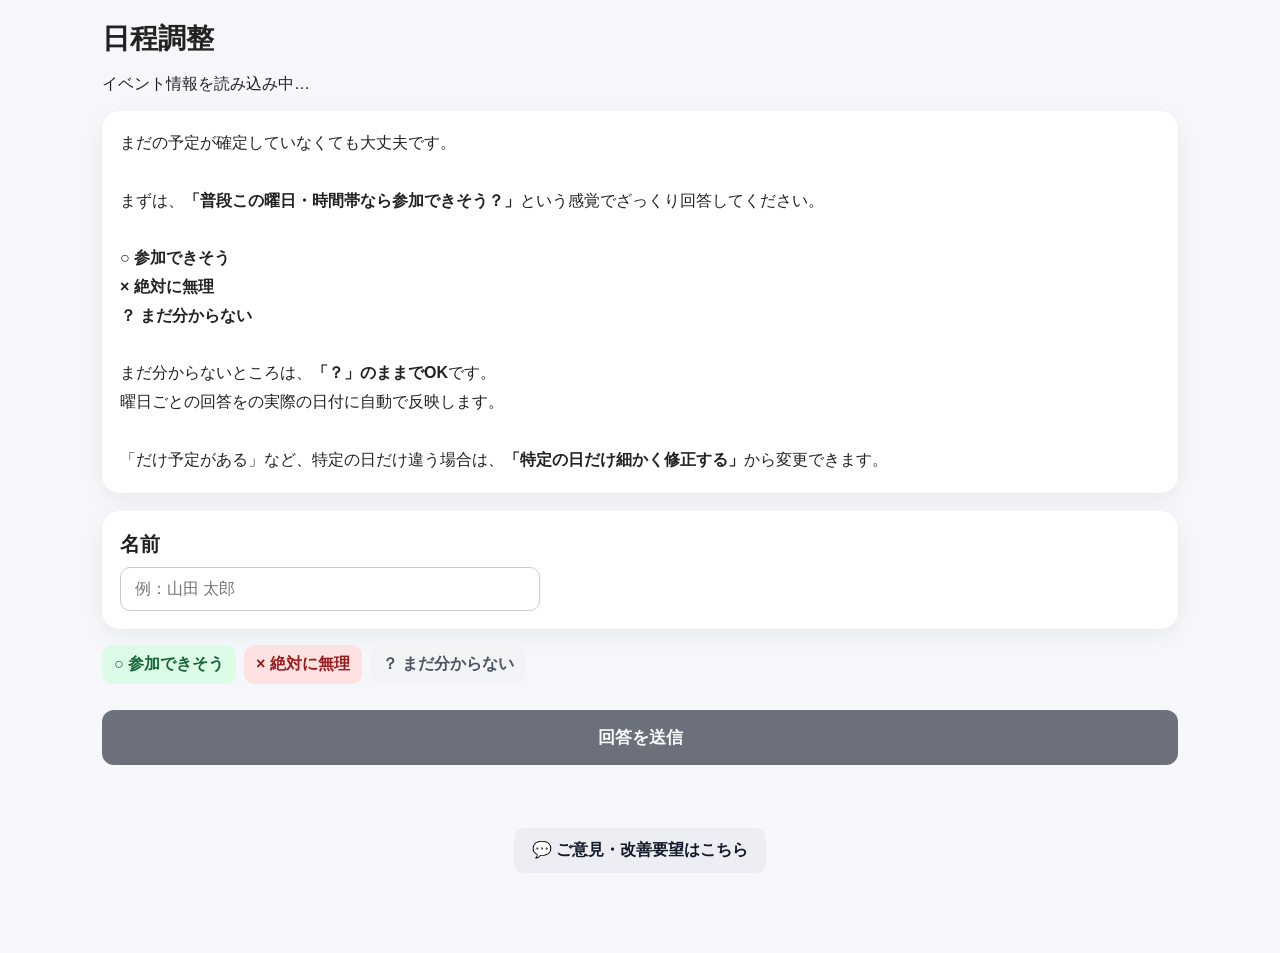
==== respond.html @ 3071a250 "Fix renamed GitHub links and distinguish Firebase login failures" ====
<!DOCTYPE html>
<html lang="ja">
<head>
  <base target="_top">
  <meta charset="UTF-8">
  <meta name="viewport" content="width=device-width, initial-scale=1.0">
  <title>日程調整</title>
  <style>
    * { box-sizing: border-box; }
    html { -webkit-text-size-adjust: 100%; }
    body { margin: 0; font-family: -apple-system, BlinkMacSystemFont, "Segoe UI", "Noto Sans JP", sans-serif; background: #f6f7fb; color: #222; -webkit-user-select: none; user-select: none; }
    .wrap { max-width: 1100px; margin: 0 auto; padding: 20px 12px 80px; }
    h1 { margin: 0 0 10px; font-size: 28px; }
    .intro, .card { background: white; padding: 18px; border-radius: 18px; box-shadow: 0 6px 22px rgba(0,0,0,.06); }
    .intro { line-height: 1.8; margin-bottom: 18px; }
    .card { margin: 16px 0; }
    .card h2 { margin: 0 0 8px; font-size: 20px; line-height: 1.5; }
    .hint { color: #666; line-height: 1.7; font-size: 14px; margin-bottom: 14px; }
    input { width: 100%; max-width: 420px; padding: 12px 14px; font-size: 16px; border: 1px solid #ccc; border-radius: 10px; -webkit-user-select: text; user-select: text; }
    .legend { display: flex; gap: 8px; flex-wrap: wrap; margin: 12px 0; }
    .legend span { padding: 9px 12px; border-radius: 10px; font-weight: bold; }
    .yes-label { background: #dcfce7; color: #166534; }
    .no-label { background: #fee2e2; color: #991b1b; }
    .maybe-label { background: #f3f4f6; color: #4b5563; }
    .simple-title { font-weight: bold; font-size: 16px; margin: 16px 0 8px; }
    .simple-wrap, .grid-wrap { overflow-x: auto; -webkit-overflow-scrolling: touch; }
    .simple-table { width: 100%; min-width: 520px; border-collapse: separate; border-spacing: 5px; }
    .simple-table th { padding: 8px; font-size: 14px; }
    .simple-table td { text-align: center; }
    .simple-button { width: 100%; min-height: 50px; border: none; border-radius: 10px; cursor: pointer; font-weight: bold; font-size: 18px; background: #f3f4f6; -webkit-tap-highlight-color: transparent; }
    .simple-button.yes { background: #22c55e; color: white; }
    .simple-button.no { background: #ef4444; color: white; }
    .simple-button.maybe { background: #f3f4f6; color: #777; }
    .toolbar { display: flex; gap: 8px; flex-wrap: wrap; margin: 14px 0; }
    .toolbar button { border: none; border-radius: 10px; padding: 10px 13px; font-weight: bold; cursor: pointer; background: #eceef3; -webkit-tap-highlight-color: transparent; }
    .copy-button { background: #e0e7ff !important; color: #3730a3; }
    .detail-button { background: #111827 !important; color: white; }
    .detail { display: none; margin-top: 16px; }
    .detail.open { display: block; }
    .grid-wrap { border: 1px solid #ddd; border-radius: 12px; background: white; position: relative; }
    .grid { display: grid; grid-template-columns: 92px repeat(13, 62px); min-width: 898px; user-select: none; -webkit-user-select: none; }
    .cell { height: 52px; min-width: 0; border-right: 1px solid #eee; border-bottom: 1px solid #eee; display: flex; justify-content: center; align-items: center; font-size: 13px; overflow: hidden; }
    .header { background: #fafafa; font-weight: bold; position: relative; z-index: 1; }
    .date { background: #fafafa; font-weight: bold; position: sticky; left: 0; z-index: 5; color: #222; }
    .slot { cursor: pointer; touch-action: auto; -webkit-tap-highlight-color: transparent; -webkit-touch-callout: none; user-select: none; position: relative; }
    .slot.yes { background: #22c55e; color: white; }
    .slot.no { background: #ef4444; color: white; }
    .slot.maybe { background: white; color: #aaa; }
    .mark { display: block; font-size: 18px; font-weight: bold; line-height: 1; pointer-events: none; }
    .submit-wrap { position: sticky; bottom: 0; z-index: 20; padding-top: 14px; background: linear-gradient(to top, #f6f7fb 75%, transparent); }
    .submit { width: 100%; padding: 16px; border: none; border-radius: 12px; background: #111827; color: white; font-size: 17px; font-weight: bold; cursor: pointer; }
    .submit:disabled { opacity: .6; }
    .status { text-align: center; font-weight: bold; min-height: 25px; margin-top: 8px; }
    .feedback-link {
      text-align: center;
      margin-top: 30px;
    }
    .feedback-link a {
      display: inline-block;
      padding: 12px 18px;
      background: #eceef3;
      color: #111827;
      text-decoration: none;
      border-radius: 10px;
      font-weight: bold;
    }
    .feedback-link a:hover {
      background: #dfe2e8;
    }
    @media (max-width: 600px) { .wrap { padding: 14px 8px 70px; } h1 { font-size: 23px; } .card, .intro { padding: 14px; } .card h2 { font-size: 18px; } }
  </style>
</head>
<body>
  <div class="wrap">
    <h1 id="pageTitle">
日程調整
</h1>
    <p id="eventInfo">
  イベント情報を読み込み中…
</p>
    <div class="intro">
      まだ<span id="eventMonthRangeText"></span>の予定が確定していなくても大丈夫です。<br><br>
      まずは、<b>「普段この曜日・時間帯なら参加できそう？」</b>という感覚でざっくり回答してください。<br><br>
      <b>○ 参加できそう</b><br><b>× 絶対に無理</b><br><b>？ まだ分からない</b><br><br>
      まだ分からないところは、<b>「？」のままでOK</b>です。<br>
      曜日ごとの回答を<span id="dateRangeText"></span>の実際の日付に自動で反映します。<br><br>
      「<span id="exampleDateText"></span>だけ予定がある」など、特定の日だけ違う場合は、<b>「特定の日だけ細かく修正する」</b>から変更できます。
    </div>

    <div class="card"><h2>名前</h2><input id="name" type="text" placeholder="例：山田 太郎"></div>
    <div class="legend"><span class="yes-label">○ 参加できそう</span><span class="no-label">× 絶対に無理</span><span class="maybe-label">？ まだ分からない</span></div>
    <div id="cards"></div>
    <div class="submit-wrap"><button id="submitButton" class="submit" disabled onclick="submitForm()">回答を送信</button><div id="status" class="status"></div></div>
    <div class="feedback-link">
      <a
        href="https://github.com/shin-systems26/schedule-app/discussions/1"
        target="_blank"
        rel="noopener noreferrer"
      >
        💬 ご意見・改善要望はこちら
      </a>
    </div>
  </div>

  <script>
    // const YEAR = 2026;
// const MONTH = 10;
// const START_DAY = 1;
// const END_DAY = 15;
let eventDates = [];
let currentEventOpen = false;
let currentEventId = null;
let submitting = false;
    const START_HOUR = 9;
    const END_HOUR = 22;
    const periods = [
      { id: 'morning', name: '午前', text: '9〜12時', start: 9, end: 12 },
      { id: 'afternoon', name: '午後', text: '12〜17時', start: 12, end: 17 },
      { id: 'night', name: '夜', text: '17〜22時', start: 17, end: 22 }
    ];
    const weekdays = [{ id: 1, name: '月' }, { id: 2, name: '火' }, { id: 3, name: '水' }, { id: 4, name: '木' }, { id: 5, name: '金' }, { id: 6, name: '土' }, { id: 0, name: '日' }];
    let groups = [];
    const state = Object.create(null);
    const simpleState = Object.create(null);
    let drag = { active: false, group: null, value: null, last: null };
    const pad = number => String(number).padStart(2, '0');
    const keyFor = (day, hour) => `${YEAR}-${pad(MONTH)}-${pad(day)} ${pad(hour)}:00〜${pad(hour + 1)}:00`;
    function nextState(value) { if (value === 'maybe') return 'yes'; if (value === 'yes') return 'no'; return 'maybe'; }
    function markFor(value) { if (value === 'yes') return '○'; if (value === 'no') return '×'; return '？'; }

    function escapeHtml(text) {
      const element = document.createElement('span');
      element.textContent = text;
      return element.innerHTML;
    }

    function createCards() {
      const root = document.getElementById('cards');
      root.innerHTML = '';
      groups.forEach((group, index) => {
        state[group.id] = {};
        simpleState[group.id] = {};
        weekdays.forEach(weekday => periods.forEach(period => { simpleState[group.id][`${weekday.id}_${period.id}`] = 'maybe'; }));
        const card = document.createElement('div');
        card.className = 'card';
        card.innerHTML = `<h2>${escapeHtml(group.title)}</h2><div class="hint">まずは曜日ごとにざっくり回答してください。<br>「？」を押すと「○」、もう一度押すと「×」、もう一度押すと「？」に戻ります。</div>${index > 0 ? '<div class="toolbar"><button type="button" class="copy-button" onclick="copyFromEnv(\'' + group.id + '\')">①と同じ回答をコピー</button></div>' : ''}<div class="simple-title">曜日ごとの参加しやすさ</div><div class="simple-wrap"><table class="simple-table"><thead><tr><th>曜日</th><th>午前<br>9〜12</th><th>午後<br>12〜17</th><th>夜<br>17〜22</th></tr></thead><tbody id="${group.id}Simple"></tbody></table></div><div class="toolbar"><button type="button" class="detail-button" onclick="toggleDetail('${group.id}', this)">特定の日だけ細かく修正する</button></div><div id="${group.id}Detail" class="detail"><div class="hint">上で設定した曜日ごとの回答が<span class="dynamic-date-range"></span>に反映されています。<br>特定の日だけ違う場合、そのマスをタップして変更してください。<br>スマホでは表を左右にスクロールできます。</div><div id="${group.id}Grid" class="grid-wrap"></div></div>`;
        root.appendChild(card);
        createSimpleTable(group.id);
        createGrid(group.id, `${group.id}Grid`);
      });
    }

    function createSimpleTable(group) {
      const tbody = document.getElementById(`${group}Simple`);
      weekdays.forEach(weekday => {
        const row = document.createElement('tr');
        const heading = document.createElement('th');
        heading.textContent = weekday.name;
        row.appendChild(heading);
        periods.forEach(period => {
          const cell = document.createElement('td');
          const button = document.createElement('button');
          button.type = 'button';
          button.className = 'simple-button maybe';
          button.textContent = '？';
          button.dataset.group = group;
          button.dataset.weekday = weekday.id;
          button.dataset.period = period.id;
          button.addEventListener('click', () => {
            const key = `${weekday.id}_${period.id}`;
            const next = nextState(simpleState[group][key]);
            simpleState[group][key] = next;
            updateSimpleButton(button, next);
            applySimpleToCalendar(group, weekday.id, period, next);
          });
          cell.appendChild(button);
          row.appendChild(cell);
        });
        tbody.appendChild(row);
      });
    }

    function updateSimpleButton(button, value) {
      button.classList.remove('yes', 'no', 'maybe');
      button.classList.add(value);
      button.textContent = markFor(value);
    }

    function applySimpleToCalendar(
  group,
  weekday,
  period,
  value
) {

  eventDates.forEach(dateInfo => {

    const date = new Date(
      Date.UTC(
        dateInfo.year,
        dateInfo.month - 1,
        dateInfo.day
      )
    );

    if (
      date.getUTCDay() !== Number(weekday)
    ) {
      return;
    }

    for (
      let hour = period.start;
      hour < period.end;
      hour++
    ) {

      const key =
        `${dateInfo.key} ` +
        `${String(hour).padStart(2, "0")}:00〜` +
        `${String(hour + 1).padStart(2, "0")}:00`;

      const cell =
        document.querySelector(
          `.slot[data-group="${group}"]` +
          `[data-key="${key}"]`
        );

      if (cell) {
        applyState(
          cell,
          value
        );
      }
    }
  });
}

    function createGrid(group, mountId) {
      const mount = document.getElementById(mountId);
      const grid = document.createElement('div');
      grid.className = 'grid';
      const corner = document.createElement('div');
      corner.className = 'cell header date';
      corner.textContent = '日付';
      grid.appendChild(corner);
      for (let hour = START_HOUR; hour < END_HOUR; hour++) {
        const header = document.createElement('div');
        header.className = 'cell header';
        header.textContent = `${hour}〜${hour + 1}`;
        grid.appendChild(header);
      }
      eventDates.forEach(dateInfo => {
        const dateCell = document.createElement('div');
        dateCell.className = 'cell date';
        dateCell.textContent =
  `${dateInfo.month}/${dateInfo.day}`;
        grid.appendChild(dateCell);
        for (let hour = START_HOUR; hour < END_HOUR; hour++) {
          const key =
            `${dateInfo.key} ` +
            `${String(hour).padStart(2, "0")}:00〜` +
            `${String(hour + 1).padStart(2, "0")}:00`;
          state[group][key] = 'maybe';
          const cell = document.createElement('div');
          cell.className = 'cell slot maybe';
          cell.dataset.group = group;
          cell.dataset.key = key;
          cell.innerHTML = '<span class="mark">？</span>';
          cell.addEventListener('mousedown', event => {
            if (event.pointerType === 'touch') return;
            event.preventDefault();
            const value = nextState(state[group][key]);
            drag = { active: true, group, value, last: key };
            applyState(cell, value);
          });
          cell.addEventListener('mouseenter', () => {
            if (!drag.active || drag.group !== group || drag.last === key) return;
            drag.last = key;
            applyState(cell, drag.value);
          });
          cell.addEventListener('click', () => {
            if (window.matchMedia('(pointer: coarse)').matches) applyState(cell, nextState(state[group][key]));
          });
          grid.appendChild(cell);
        }
      });
      mount.appendChild(grid);
    }

    function applyState(cell, value) {
      const group = cell.dataset.group;
      const key = cell.dataset.key;
      state[group][key] = value;
      cell.classList.remove('yes', 'no', 'maybe');
      cell.classList.add(value);
      const mark = cell.querySelector('.mark');
      if (mark) mark.textContent = markFor(value);
    }

    function toggleDetail(group, button) {
      const detail = document.getElementById(`${group}Detail`);
      detail.classList.toggle('open');
      button.textContent = detail.classList.contains('open') ? '細かい修正を閉じる' : '特定の日だけ細かく修正する';
    }

    function copyFromEnv(target) {
      const sourceGroup = groups[0];
      Object.keys(simpleState[sourceGroup.id]).forEach(key => { simpleState[target][key] = simpleState[sourceGroup.id][key]; });
      document.querySelectorAll(`#${target}Simple .simple-button`).forEach(button => updateSimpleButton(button, simpleState[target][`${button.dataset.weekday}_${button.dataset.period}`]));
      Object.keys(state[sourceGroup.id]).forEach(key => {
        const cell = document.querySelector(`.slot[data-group="${target}"][data-key="${key}"]`);
        if (cell) applyState(cell, state[sourceGroup.id][key]);
      });
      showMessage('①の回答をコピーしました。');
    }

    document.addEventListener('mouseup', () => { drag.active = false; drag.group = null; });
    window.addEventListener('blur', () => { drag.active = false; drag.group = null; });
    function showMessage(message) {
      const status = document.getElementById('status');
      status.textContent = message;
      setTimeout(() => { if (status.textContent === message) status.textContent = ''; }, 2200);
    }
    function makeDateList(startDate, endDate) {

  const startParts = startDate.split("-").map(Number);
  const endParts = endDate.split("-").map(Number);

  const current = new Date(Date.UTC(
    startParts[0],
    startParts[1] - 1,
    startParts[2]
  ));

  const end = new Date(Date.UTC(
    endParts[0],
    endParts[1] - 1,
    endParts[2]
  ));

  const dates = [];

  while (current <= end) {

    const year = current.getUTCFullYear();
    const month = current.getUTCMonth() + 1;
    const day = current.getUTCDate();

    dates.push({
      year,
      month,
      day,
      key:
        `${year}-${String(month).padStart(2, "0")}-` +
        `${String(day).padStart(2, "0")}`
    });

    current.setUTCDate(
      current.getUTCDate() + 1
    );
  }

  return dates;
}

function formatJapaneseDate(dateString) {
  const [, month, day] = dateString.split("-").map(Number);
  return `${month}月${day}日`;
}

function formatJapaneseMonthRange(startDate, endDate) {
  const [, startMonth] = startDate.split("-").map(Number);
  const [, endMonth] = endDate.split("-").map(Number);

  return startMonth === endMonth
    ? `${startMonth}月`
    : `${startMonth}月〜${endMonth}月`;
}

function updateDynamicDateText(startDate, endDate) {
  const dateRange =
    `${formatJapaneseDate(startDate)}〜${formatJapaneseDate(endDate)}`;

  document.getElementById("eventMonthRangeText").textContent =
    formatJapaneseMonthRange(startDate, endDate);

  document.getElementById("exampleDateText").textContent =
    formatJapaneseDate(startDate);

  document.getElementById("dateRangeText").textContent =
    dateRange;

  document.querySelectorAll(".dynamic-date-range").forEach(
    element => {
      element.textContent = dateRange;
    }
  );
}

    async function submitForm() {
  if (submitting) return;

  const name =
    document
      .getElementById("name")
      .value
      .trim();

  const status =
    document.getElementById("status");

  if (!currentEventOpen) {
    status.textContent =
      "このイベントの回答受付は終了しています。";

    return;
  }

  const button =
    document.getElementById("submitButton");

  if (!name) {
    status.textContent =
      "名前を入力してください。";
    return;
  }

  if (!currentEventId) {
    status.textContent =
      "イベント情報を読み込めていません。";
    return;
  }

  submitting = true;
  button.disabled = true;
  button.textContent = "送信中…";
  status.textContent = "";

  try {

    const responseId =
      await window.saveResponseToFirestore(
        currentEventId,
        {
          name: name,
          answers: state
        }
      );

    console.log(
      "回答保存成功:",
      responseId
    );

    status.textContent =
      "送信しました！ありがとうございます。";

    button.textContent =
      "送信済み";

  } catch (error) {

    console.error(
      "回答保存エラー:",
      error
    );

    status.textContent =
      "送信に失敗しました。";

    submitting = false;
    button.disabled = false;
    button.textContent =
      "回答を送信";
  }
}
    // createCards();
    window.addEventListener(
  "eventLoaded",
  event => {

    currentEventId =
      event.detail.id;

    currentEventOpen =
      event.detail.isOpen;

    const dates = makeDateList(
      event.detail.startDate,
      event.detail.endDate
    );

    eventDates = dates;

    groups = (
      event.detail.groups ||
      event.detail.questions ||
      []
    ).map(
      (question, index) => ({
        id: question.id || `question${index + 1}`,
        title: `${index + 1}. ${question.title}`
      })
    );

    if (groups.some(group => !/^[A-Za-z0-9_-]+$/.test(group.id))) {
      currentEventId = null;
      document.getElementById("eventInfo").textContent = "回答項目の設定を確認してください。";
      return;
    }

    Object.keys(state).forEach(key => delete state[key]);
    Object.keys(simpleState).forEach(key => delete simpleState[key]);

    const submitButton =
      document.getElementById("submitButton");

    const status =
      document.getElementById("status");

    submitButton.disabled = !currentEventOpen;
    document.getElementById("pageTitle").textContent = event.detail.title || "日程調整";

    if (event.detail.isOpen === false) {
      submitButton.disabled = true;
      submitButton.textContent =
        "回答受付終了";
      status.textContent =
        "このイベントの回答受付は終了しました。";
    }

    createCards();

    updateDynamicDateText(
      event.detail.startDate,
      event.detail.endDate
    );
  }
);
  </script>
  <script type="module" src="./event.js"></script>
<script type="module" src="./response.js"></script>
</body>
</html>
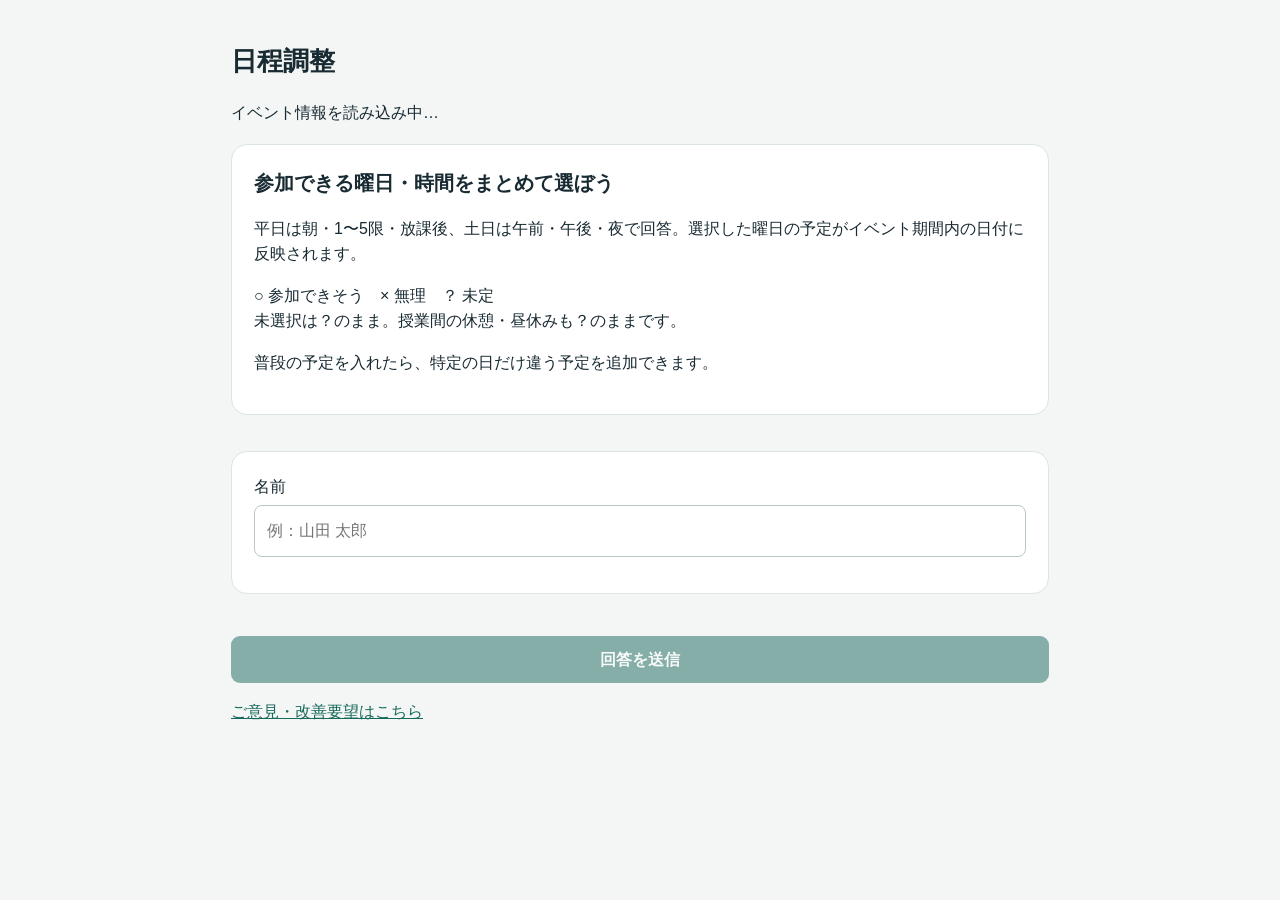
==== commit 4b67a6e0: "Add bulk timetable input with precise interval compatibility" ====
--- a/respond.html
+++ b/respond.html
@@ -1,545 +1,7 @@
 <!DOCTYPE html>
-<html lang="ja">
-<head>
-  <base target="_top">
-  <meta charset="UTF-8">
-  <meta name="viewport" content="width=device-width, initial-scale=1.0">
-  <title>日程調整</title>
-  <style>
-    * { box-sizing: border-box; }
-    html { -webkit-text-size-adjust: 100%; }
-    body { margin: 0; font-family: -apple-system, BlinkMacSystemFont, "Segoe UI", "Noto Sans JP", sans-serif; background: #f6f7fb; color: #222; -webkit-user-select: none; user-select: none; }
-    .wrap { max-width: 1100px; margin: 0 auto; padding: 20px 12px 80px; }
-    h1 { margin: 0 0 10px; font-size: 28px; }
-    .intro, .card { background: white; padding: 18px; border-radius: 18px; box-shadow: 0 6px 22px rgba(0,0,0,.06); }
-    .intro { line-height: 1.8; margin-bottom: 18px; }
-    .card { margin: 16px 0; }
-    .card h2 { margin: 0 0 8px; font-size: 20px; line-height: 1.5; }
-    .hint { color: #666; line-height: 1.7; font-size: 14px; margin-bottom: 14px; }
-    input { width: 100%; max-width: 420px; padding: 12px 14px; font-size: 16px; border: 1px solid #ccc; border-radius: 10px; -webkit-user-select: text; user-select: text; }
-    .legend { display: flex; gap: 8px; flex-wrap: wrap; margin: 12px 0; }
-    .legend span { padding: 9px 12px; border-radius: 10px; font-weight: bold; }
-    .yes-label { background: #dcfce7; color: #166534; }
-    .no-label { background: #fee2e2; color: #991b1b; }
-    .maybe-label { background: #f3f4f6; color: #4b5563; }
-    .simple-title { font-weight: bold; font-size: 16px; margin: 16px 0 8px; }
-    .simple-wrap, .grid-wrap { overflow-x: auto; -webkit-overflow-scrolling: touch; }
-    .simple-table { width: 100%; min-width: 520px; border-collapse: separate; border-spacing: 5px; }
-    .simple-table th { padding: 8px; font-size: 14px; }
-    .simple-table td { text-align: center; }
-    .simple-button { width: 100%; min-height: 50px; border: none; border-radius: 10px; cursor: pointer; font-weight: bold; font-size: 18px; background: #f3f4f6; -webkit-tap-highlight-color: transparent; }
-    .simple-button.yes { background: #22c55e; color: white; }
-    .simple-button.no { background: #ef4444; color: white; }
-    .simple-button.maybe { background: #f3f4f6; color: #777; }
-    .toolbar { display: flex; gap: 8px; flex-wrap: wrap; margin: 14px 0; }
-    .toolbar button { border: none; border-radius: 10px; padding: 10px 13px; font-weight: bold; cursor: pointer; background: #eceef3; -webkit-tap-highlight-color: transparent; }
-    .copy-button { background: #e0e7ff !important; color: #3730a3; }
-    .detail-button { background: #111827 !important; color: white; }
-    .detail { display: none; margin-top: 16px; }
-    .detail.open { display: block; }
-    .grid-wrap { border: 1px solid #ddd; border-radius: 12px; background: white; position: relative; }
-    .grid { display: grid; grid-template-columns: 92px repeat(13, 62px); min-width: 898px; user-select: none; -webkit-user-select: none; }
-    .cell { height: 52px; min-width: 0; border-right: 1px solid #eee; border-bottom: 1px solid #eee; display: flex; justify-content: center; align-items: center; font-size: 13px; overflow: hidden; }
-    .header { background: #fafafa; font-weight: bold; position: relative; z-index: 1; }
-    .date { background: #fafafa; font-weight: bold; position: sticky; left: 0; z-index: 5; color: #222; }
-    .slot { cursor: pointer; touch-action: auto; -webkit-tap-highlight-color: transparent; -webkit-touch-callout: none; user-select: none; position: relative; }
-    .slot.yes { background: #22c55e; color: white; }
-    .slot.no { background: #ef4444; color: white; }
-    .slot.maybe { background: white; color: #aaa; }
-    .mark { display: block; font-size: 18px; font-weight: bold; line-height: 1; pointer-events: none; }
-    .submit-wrap { position: sticky; bottom: 0; z-index: 20; padding-top: 14px; background: linear-gradient(to top, #f6f7fb 75%, transparent); }
-    .submit { width: 100%; padding: 16px; border: none; border-radius: 12px; background: #111827; color: white; font-size: 17px; font-weight: bold; cursor: pointer; }
-    .submit:disabled { opacity: .6; }
-    .status { text-align: center; font-weight: bold; min-height: 25px; margin-top: 8px; }
-    .feedback-link {
-      text-align: center;
-      margin-top: 30px;
-    }
-    .feedback-link a {
-      display: inline-block;
-      padding: 12px 18px;
-      background: #eceef3;
-      color: #111827;
-      text-decoration: none;
-      border-radius: 10px;
-      font-weight: bold;
-    }
-    .feedback-link a:hover {
-      background: #dfe2e8;
-    }
-    @media (max-width: 600px) { .wrap { padding: 14px 8px 70px; } h1 { font-size: 23px; } .card, .intro { padding: 14px; } .card h2 { font-size: 18px; } }
-  </style>
-</head>
-<body>
-  <div class="wrap">
-    <h1 id="pageTitle">
-日程調整
-</h1>
-    <p id="eventInfo">
-  イベント情報を読み込み中…
-</p>
-    <div class="intro">
-      まだ<span id="eventMonthRangeText"></span>の予定が確定していなくても大丈夫です。<br><br>
-      まずは、<b>「普段この曜日・時間帯なら参加できそう？」</b>という感覚でざっくり回答してください。<br><br>
-      <b>○ 参加できそう</b><br><b>× 絶対に無理</b><br><b>？ まだ分からない</b><br><br>
-      まだ分からないところは、<b>「？」のままでOK</b>です。<br>
-      曜日ごとの回答を<span id="dateRangeText"></span>の実際の日付に自動で反映します。<br><br>
-      「<span id="exampleDateText"></span>だけ予定がある」など、特定の日だけ違う場合は、<b>「特定の日だけ細かく修正する」</b>から変更できます。
-    </div>
-
-    <div class="card"><h2>名前</h2><input id="name" type="text" placeholder="例：山田 太郎"></div>
-    <div class="legend"><span class="yes-label">○ 参加できそう</span><span class="no-label">× 絶対に無理</span><span class="maybe-label">？ まだ分からない</span></div>
-    <div id="cards"></div>
-    <div class="submit-wrap"><button id="submitButton" class="submit" disabled onclick="submitForm()">回答を送信</button><div id="status" class="status"></div></div>
-    <div class="feedback-link">
-      <a
-        href="https://github.com/shin-systems26/schedule-app/discussions/1"
-        target="_blank"
-        rel="noopener noreferrer"
-      >
-        💬 ご意見・改善要望はこちら
-      </a>
-    </div>
-  </div>
-
-  <script>
-    // const YEAR = 2026;
-// const MONTH = 10;
-// const START_DAY = 1;
-// const END_DAY = 15;
-let eventDates = [];
-let currentEventOpen = false;
-let currentEventId = null;
-let submitting = false;
-    const START_HOUR = 9;
-    const END_HOUR = 22;
-    const periods = [
-      { id: 'morning', name: '午前', text: '9〜12時', start: 9, end: 12 },
-      { id: 'afternoon', name: '午後', text: '12〜17時', start: 12, end: 17 },
-      { id: 'night', name: '夜', text: '17〜22時', start: 17, end: 22 }
-    ];
-    const weekdays = [{ id: 1, name: '月' }, { id: 2, name: '火' }, { id: 3, name: '水' }, { id: 4, name: '木' }, { id: 5, name: '金' }, { id: 6, name: '土' }, { id: 0, name: '日' }];
-    let groups = [];
-    const state = Object.create(null);
-    const simpleState = Object.create(null);
-    let drag = { active: false, group: null, value: null, last: null };
-    const pad = number => String(number).padStart(2, '0');
-    const keyFor = (day, hour) => `${YEAR}-${pad(MONTH)}-${pad(day)} ${pad(hour)}:00〜${pad(hour + 1)}:00`;
-    function nextState(value) { if (value === 'maybe') return 'yes'; if (value === 'yes') return 'no'; return 'maybe'; }
-    function markFor(value) { if (value === 'yes') return '○'; if (value === 'no') return '×'; return '？'; }
-
-    function escapeHtml(text) {
-      const element = document.createElement('span');
-      element.textContent = text;
-      return element.innerHTML;
-    }
-
-    function createCards() {
-      const root = document.getElementById('cards');
-      root.innerHTML = '';
-      groups.forEach((group, index) => {
-        state[group.id] = {};
-        simpleState[group.id] = {};
-        weekdays.forEach(weekday => periods.forEach(period => { simpleState[group.id][`${weekday.id}_${period.id}`] = 'maybe'; }));
-        const card = document.createElement('div');
-        card.className = 'card';
-        card.innerHTML = `<h2>${escapeHtml(group.title)}</h2><div class="hint">まずは曜日ごとにざっくり回答してください。<br>「？」を押すと「○」、もう一度押すと「×」、もう一度押すと「？」に戻ります。</div>${index > 0 ? '<div class="toolbar"><button type="button" class="copy-button" onclick="copyFromEnv(\'' + group.id + '\')">①と同じ回答をコピー</button></div>' : ''}<div class="simple-title">曜日ごとの参加しやすさ</div><div class="simple-wrap"><table class="simple-table"><thead><tr><th>曜日</th><th>午前<br>9〜12</th><th>午後<br>12〜17</th><th>夜<br>17〜22</th></tr></thead><tbody id="${group.id}Simple"></tbody></table></div><div class="toolbar"><button type="button" class="detail-button" onclick="toggleDetail('${group.id}', this)">特定の日だけ細かく修正する</button></div><div id="${group.id}Detail" class="detail"><div class="hint">上で設定した曜日ごとの回答が<span class="dynamic-date-range"></span>に反映されています。<br>特定の日だけ違う場合、そのマスをタップして変更してください。<br>スマホでは表を左右にスクロールできます。</div><div id="${group.id}Grid" class="grid-wrap"></div></div>`;
-        root.appendChild(card);
-        createSimpleTable(group.id);
-        createGrid(group.id, `${group.id}Grid`);
-      });
-    }
-
-    function createSimpleTable(group) {
-      const tbody = document.getElementById(`${group}Simple`);
-      weekdays.forEach(weekday => {
-        const row = document.createElement('tr');
-        const heading = document.createElement('th');
-        heading.textContent = weekday.name;
-        row.appendChild(heading);
-        periods.forEach(period => {
-          const cell = document.createElement('td');
-          const button = document.createElement('button');
-          button.type = 'button';
-          button.className = 'simple-button maybe';
-          button.textContent = '？';
-          button.dataset.group = group;
-          button.dataset.weekday = weekday.id;
-          button.dataset.period = period.id;
-          button.addEventListener('click', () => {
-            const key = `${weekday.id}_${period.id}`;
-            const next = nextState(simpleState[group][key]);
-            simpleState[group][key] = next;
-            updateSimpleButton(button, next);
-            applySimpleToCalendar(group, weekday.id, period, next);
-          });
-          cell.appendChild(button);
-          row.appendChild(cell);
-        });
-        tbody.appendChild(row);
-      });
-    }
-
-    function updateSimpleButton(button, value) {
-      button.classList.remove('yes', 'no', 'maybe');
-      button.classList.add(value);
-      button.textContent = markFor(value);
-    }
-
-    function applySimpleToCalendar(
-  group,
-  weekday,
-  period,
-  value
-) {
-
-  eventDates.forEach(dateInfo => {
-
-    const date = new Date(
-      Date.UTC(
-        dateInfo.year,
-        dateInfo.month - 1,
-        dateInfo.day
-      )
-    );
-
-    if (
-      date.getUTCDay() !== Number(weekday)
-    ) {
-      return;
-    }
-
-    for (
-      let hour = period.start;
-      hour < period.end;
-      hour++
-    ) {
-
-      const key =
-        `${dateInfo.key} ` +
-        `${String(hour).padStart(2, "0")}:00〜` +
-        `${String(hour + 1).padStart(2, "0")}:00`;
-
-      const cell =
-        document.querySelector(
-          `.slot[data-group="${group}"]` +
-          `[data-key="${key}"]`
-        );
-
-      if (cell) {
-        applyState(
-          cell,
-          value
-        );
-      }
-    }
-  });
-}
-
-    function createGrid(group, mountId) {
-      const mount = document.getElementById(mountId);
-      const grid = document.createElement('div');
-      grid.className = 'grid';
-      const corner = document.createElement('div');
-      corner.className = 'cell header date';
-      corner.textContent = '日付';
-      grid.appendChild(corner);
-      for (let hour = START_HOUR; hour < END_HOUR; hour++) {
-        const header = document.createElement('div');
-        header.className = 'cell header';
-        header.textContent = `${hour}〜${hour + 1}`;
-        grid.appendChild(header);
-      }
-      eventDates.forEach(dateInfo => {
-        const dateCell = document.createElement('div');
-        dateCell.className = 'cell date';
-        dateCell.textContent =
-  `${dateInfo.month}/${dateInfo.day}`;
-        grid.appendChild(dateCell);
-        for (let hour = START_HOUR; hour < END_HOUR; hour++) {
-          const key =
-            `${dateInfo.key} ` +
-            `${String(hour).padStart(2, "0")}:00〜` +
-            `${String(hour + 1).padStart(2, "0")}:00`;
-          state[group][key] = 'maybe';
-          const cell = document.createElement('div');
-          cell.className = 'cell slot maybe';
-          cell.dataset.group = group;
-          cell.dataset.key = key;
-          cell.innerHTML = '<span class="mark">？</span>';
-          cell.addEventListener('mousedown', event => {
-            if (event.pointerType === 'touch') return;
-            event.preventDefault();
-            const value = nextState(state[group][key]);
-            drag = { active: true, group, value, last: key };
-            applyState(cell, value);
-          });
-          cell.addEventListener('mouseenter', () => {
-            if (!drag.active || drag.group !== group || drag.last === key) return;
-            drag.last = key;
-            applyState(cell, drag.value);
-          });
-          cell.addEventListener('click', () => {
-            if (window.matchMedia('(pointer: coarse)').matches) applyState(cell, nextState(state[group][key]));
-          });
-          grid.appendChild(cell);
-        }
-      });
-      mount.appendChild(grid);
-    }
-
-    function applyState(cell, value) {
-      const group = cell.dataset.group;
-      const key = cell.dataset.key;
-      state[group][key] = value;
-      cell.classList.remove('yes', 'no', 'maybe');
-      cell.classList.add(value);
-      const mark = cell.querySelector('.mark');
-      if (mark) mark.textContent = markFor(value);
-    }
-
-    function toggleDetail(group, button) {
-      const detail = document.getElementById(`${group}Detail`);
-      detail.classList.toggle('open');
-      button.textContent = detail.classList.contains('open') ? '細かい修正を閉じる' : '特定の日だけ細かく修正する';
-    }
-
-    function copyFromEnv(target) {
-      const sourceGroup = groups[0];
-      Object.keys(simpleState[sourceGroup.id]).forEach(key => { simpleState[target][key] = simpleState[sourceGroup.id][key]; });
-      document.querySelectorAll(`#${target}Simple .simple-button`).forEach(button => updateSimpleButton(button, simpleState[target][`${button.dataset.weekday}_${button.dataset.period}`]));
-      Object.keys(state[sourceGroup.id]).forEach(key => {
-        const cell = document.querySelector(`.slot[data-group="${target}"][data-key="${key}"]`);
-        if (cell) applyState(cell, state[sourceGroup.id][key]);
-      });
-      showMessage('①の回答をコピーしました。');
-    }
-
-    document.addEventListener('mouseup', () => { drag.active = false; drag.group = null; });
-    window.addEventListener('blur', () => { drag.active = false; drag.group = null; });
-    function showMessage(message) {
-      const status = document.getElementById('status');
-      status.textContent = message;
-      setTimeout(() => { if (status.textContent === message) status.textContent = ''; }, 2200);
-    }
-    function makeDateList(startDate, endDate) {
-
-  const startParts = startDate.split("-").map(Number);
-  const endParts = endDate.split("-").map(Number);
-
-  const current = new Date(Date.UTC(
-    startParts[0],
-    startParts[1] - 1,
-    startParts[2]
-  ));
-
-  const end = new Date(Date.UTC(
-    endParts[0],
-    endParts[1] - 1,
-    endParts[2]
-  ));
-
-  const dates = [];
-
-  while (current <= end) {
-
-    const year = current.getUTCFullYear();
-    const month = current.getUTCMonth() + 1;
-    const day = current.getUTCDate();
-
-    dates.push({
-      year,
-      month,
-      day,
-      key:
-        `${year}-${String(month).padStart(2, "0")}-` +
-        `${String(day).padStart(2, "0")}`
-    });
-
-    current.setUTCDate(
-      current.getUTCDate() + 1
-    );
-  }
-
-  return dates;
-}
-
-function formatJapaneseDate(dateString) {
-  const [, month, day] = dateString.split("-").map(Number);
-  return `${month}月${day}日`;
-}
-
-function formatJapaneseMonthRange(startDate, endDate) {
-  const [, startMonth] = startDate.split("-").map(Number);
-  const [, endMonth] = endDate.split("-").map(Number);
-
-  return startMonth === endMonth
-    ? `${startMonth}月`
-    : `${startMonth}月〜${endMonth}月`;
-}
-
-function updateDynamicDateText(startDate, endDate) {
-  const dateRange =
-    `${formatJapaneseDate(startDate)}〜${formatJapaneseDate(endDate)}`;
-
-  document.getElementById("eventMonthRangeText").textContent =
-    formatJapaneseMonthRange(startDate, endDate);
-
-  document.getElementById("exampleDateText").textContent =
-    formatJapaneseDate(startDate);
-
-  document.getElementById("dateRangeText").textContent =
-    dateRange;
-
-  document.querySelectorAll(".dynamic-date-range").forEach(
-    element => {
-      element.textContent = dateRange;
-    }
-  );
-}
-
-    async function submitForm() {
-  if (submitting) return;
-
-  const name =
-    document
-      .getElementById("name")
-      .value
-      .trim();
-
-  const status =
-    document.getElementById("status");
-
-  if (!currentEventOpen) {
-    status.textContent =
-      "このイベントの回答受付は終了しています。";
-
-    return;
-  }
-
-  const button =
-    document.getElementById("submitButton");
-
-  if (!name) {
-    status.textContent =
-      "名前を入力してください。";
-    return;
-  }
-
-  if (!currentEventId) {
-    status.textContent =
-      "イベント情報を読み込めていません。";
-    return;
-  }
-
-  submitting = true;
-  button.disabled = true;
-  button.textContent = "送信中…";
-  status.textContent = "";
-
-  try {
-
-    const responseId =
-      await window.saveResponseToFirestore(
-        currentEventId,
-        {
-          name: name,
-          answers: state
-        }
-      );
-
-    console.log(
-      "回答保存成功:",
-      responseId
-    );
-
-    status.textContent =
-      "送信しました！ありがとうございます。";
-
-    button.textContent =
-      "送信済み";
-
-  } catch (error) {
-
-    console.error(
-      "回答保存エラー:",
-      error
-    );
-
-    status.textContent =
-      "送信に失敗しました。";
-
-    submitting = false;
-    button.disabled = false;
-    button.textContent =
-      "回答を送信";
-  }
-}
-    // createCards();
-    window.addEventListener(
-  "eventLoaded",
-  event => {
-
-    currentEventId =
-      event.detail.id;
-
-    currentEventOpen =
-      event.detail.isOpen;
-
-    const dates = makeDateList(
-      event.detail.startDate,
-      event.detail.endDate
-    );
-
-    eventDates = dates;
-
-    groups = (
-      event.detail.groups ||
-      event.detail.questions ||
-      []
-    ).map(
-      (question, index) => ({
-        id: question.id || `question${index + 1}`,
-        title: `${index + 1}. ${question.title}`
-      })
-    );
-
-    if (groups.some(group => !/^[A-Za-z0-9_-]+$/.test(group.id))) {
-      currentEventId = null;
-      document.getElementById("eventInfo").textContent = "回答項目の設定を確認してください。";
-      return;
-    }
-
-    Object.keys(state).forEach(key => delete state[key]);
-    Object.keys(simpleState).forEach(key => delete simpleState[key]);
-
-    const submitButton =
-      document.getElementById("submitButton");
-
-    const status =
-      document.getElementById("status");
-
-    submitButton.disabled = !currentEventOpen;
-    document.getElementById("pageTitle").textContent = event.detail.title || "日程調整";
-
-    if (event.detail.isOpen === false) {
-      submitButton.disabled = true;
-      submitButton.textContent =
-        "回答受付終了";
-      status.textContent =
-        "このイベントの回答受付は終了しました。";
-    }
-
-    createCards();
-
-    updateDynamicDateText(
-      event.detail.startDate,
-      event.detail.endDate
-    );
-  }
-);
-  </script>
-  <script type="module" src="./event.js"></script>
-<script type="module" src="./response.js"></script>
-</body>
-</html>
+<html lang="ja"><head><meta charset="UTF-8"><meta name="viewport" content="width=device-width, initial-scale=1.0"><title>日程調整</title><link rel="stylesheet" href="./respond.css?v=timetable-1"></head>
+<body><main class="wrap"><h1 id="pageTitle">日程調整</h1><p id="eventInfo">イベント情報を読み込み中…</p>
+<div class="intro"><h2>参加できる曜日・時間をまとめて選ぼう</h2><p>平日は朝・1〜5限・放課後、土日は午前・午後・夜で回答。選択した曜日の予定がイベント期間内の日付に反映されます。</p><p>○ 参加できそう　× 無理　？ 未定<br>未選択は？のまま。授業間の休憩・昼休みも？のままです。</p><p>普段の予定を入れたら、特定の日だけ違う予定を追加できます。</p></div>
+<fieldset id="answerFields"><legend class="sr-only">参加者の回答</legend><section class="card"><label for="name">名前</label><input id="name" placeholder="例：山田 太郎" autocomplete="name" maxlength="100"></section><div id="cards"></div></fieldset>
+<div class="submit-wrap"><button id="submitButton" disabled>回答を送信</button><p id="status" role="status" aria-live="polite"></p></div>
+<p><a href="https://github.com/shin-systems26/schedule-app/discussions/1" target="_blank" rel="noopener noreferrer">ご意見・改善要望はこちら</a></p></main><script type="module" src="./respond.js?v=timetable-1"></script></body></html>
--- a/respond.css
+++ b/respond.css
@@ -0,0 +1 @@
+*{box-sizing:border-box}[hidden]{display:none!important}body{margin:0;background:#f3f6f5;color:#182a32;font-family:-apple-system,BlinkMacSystemFont,"Segoe UI",sans-serif;line-height:1.6}.wrap{max-width:850px;margin:auto;padding:24px 16px 60px}h1{font-size:26px}h2{font-size:20px;margin-top:0;overflow-wrap:anywhere}.intro,.card{background:#fff;border:1px solid #dce5e1;border-radius:16px;padding:22px;margin:18px 0}.hint{color:#56686a;font-size:14px}button,input,select{font:inherit}button{cursor:pointer;min-height:44px;padding:10px 14px;border:1px solid transparent;border-radius:9px;background:#17695b;color:#fff}button.secondary,.copy-button{background:#edf4f0;color:#24574c;border-color:#d7e5df}button:disabled{opacity:.5;cursor:default}button[aria-pressed=true]{background:#17695b;color:#fff}:focus-visible{outline:3px solid #c98b18;outline-offset:3px}label{display:block}input:not([type=checkbox]),select{display:block;width:100%;min-width:0;padding:12px;border:1px solid #b9c9c2;border-radius:8px;background:white;color:inherit;margin:6px 0 14px}fieldset{min-width:0}#answerFields{border:0;padding:0;margin:0}.days,.periods{border:0;padding:8px 0;margin:12px 0;display:flex;gap:8px;flex-wrap:wrap}legend{font-weight:600}.choice{display:flex;align-items:center;gap:8px;min-height:44px;padding:8px 12px;background:#f3f6f5;border-radius:8px;cursor:pointer}.choice:has(input:checked){background:#dcefe5}.choice input{width:20px;height:20px;accent-color:#17695b}.toolbar,.copy-tools{display:flex;gap:8px;flex-wrap:wrap;margin:14px 0}.periods .choice{flex:1 1 220px}.days .choice{flex:0 1 auto}details{border-top:1px solid #dce5e1;margin-top:16px;padding-top:14px}summary{cursor:pointer;min-height:44px;font-weight:600;color:#17695b}.week-row{display:flex;justify-content:space-between;align-items:center;gap:12px;padding:8px 0;border-bottom:1px solid #e3e9e6}.simple-button{min-width:64px;font-size:20px}.simple-button.maybe{background:#f3f4f6;color:#56686a}.simple-button.yes{background:#dcfce7;color:#166534}.simple-button.no{background:#fee2e2;color:#991b1b}.exception-fields{display:grid;grid-template-columns:1fr 1fr;gap:0 14px}.exception-row{display:flex;justify-content:space-between;gap:10px;align-items:center;margin:10px 0}.edit-status{color:#24574c;overflow-wrap:anywhere}.review-rows{font-size:14px}.submit-wrap{margin-top:24px}#submitButton{width:100%;font-weight:600}#status{overflow-wrap:anywhere}a{color:#17695b}.sr-only{position:absolute;width:1px;height:1px;overflow:hidden;clip-path:inset(50%)}@media(max-width:500px){.wrap{padding:16px 10px 40px}.card,.intro{padding:16px}.exception-fields{grid-template-columns:1fr}.periods .choice{flex-basis:100%}.week-row span{font-size:14px}.exception-row{flex-wrap:wrap}}
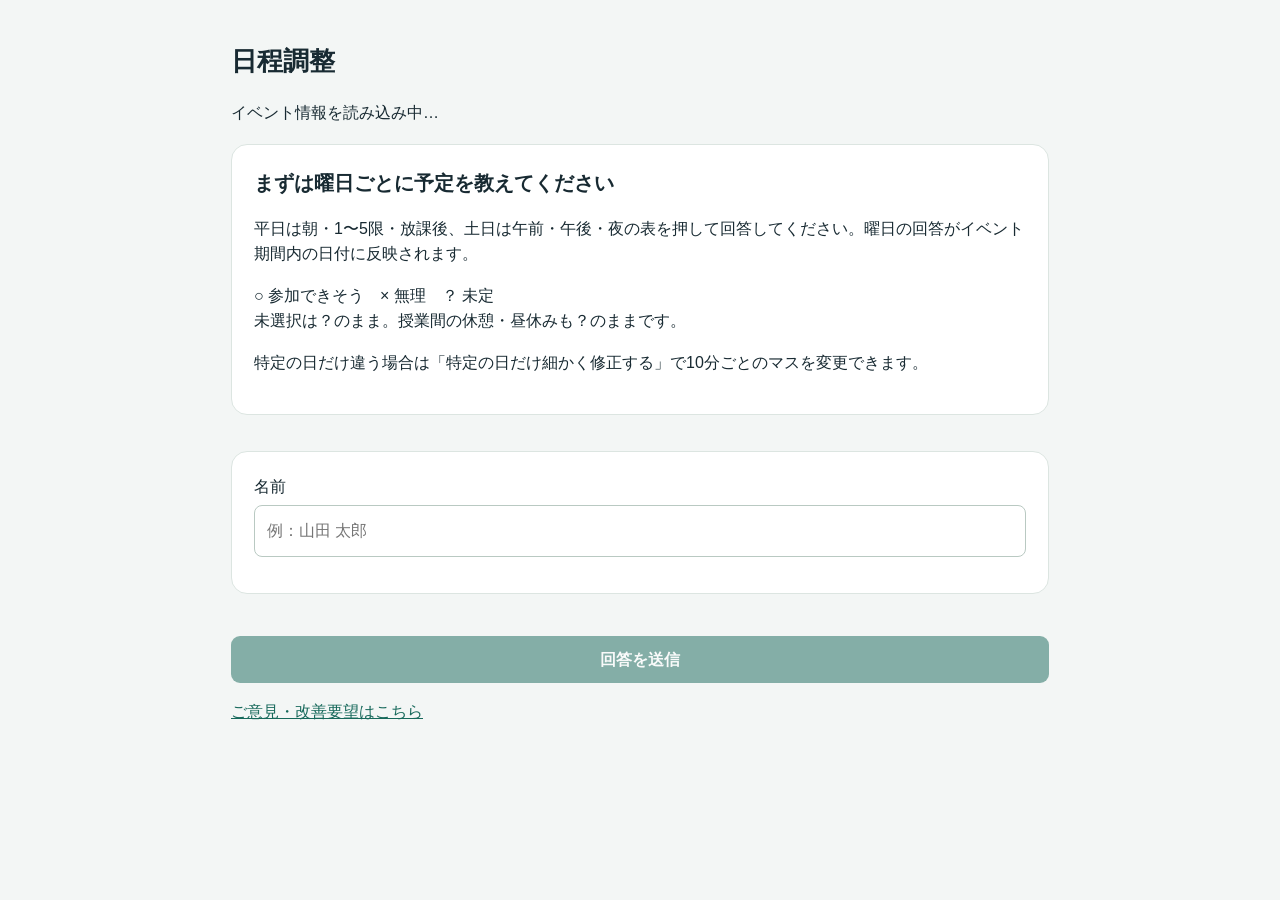
==== commit 6a0e1984: "Restore direct weekday tables and ten-minute date correction grid" ====
--- a/respond.html
+++ b/respond.html
@@ -1,7 +1,7 @@
 <!DOCTYPE html>
-<html lang="ja"><head><meta charset="UTF-8"><meta name="viewport" content="width=device-width, initial-scale=1.0"><title>日程調整</title><link rel="stylesheet" href="./respond.css?v=timetable-1"></head>
+<html lang="ja"><head><meta charset="UTF-8"><meta name="viewport" content="width=device-width, initial-scale=1.0"><title>日程調整</title><link rel="stylesheet" href="./respond.css?v=timetable-grid-1"></head>
 <body><main class="wrap"><h1 id="pageTitle">日程調整</h1><p id="eventInfo">イベント情報を読み込み中…</p>
-<div class="intro"><h2>参加できる曜日・時間をまとめて選ぼう</h2><p>平日は朝・1〜5限・放課後、土日は午前・午後・夜で回答。選択した曜日の予定がイベント期間内の日付に反映されます。</p><p>○ 参加できそう　× 無理　？ 未定<br>未選択は？のまま。授業間の休憩・昼休みも？のままです。</p><p>普段の予定を入れたら、特定の日だけ違う予定を追加できます。</p></div>
+<div class="intro"><h2>まずは曜日ごとに予定を教えてください</h2><p>平日は朝・1〜5限・放課後、土日は午前・午後・夜の表を押して回答してください。曜日の回答がイベント期間内の日付に反映されます。</p><p>○ 参加できそう　× 無理　？ 未定<br>未選択は？のまま。授業間の休憩・昼休みも？のままです。</p><p>特定の日だけ違う場合は「特定の日だけ細かく修正する」で10分ごとのマスを変更できます。</p></div>
 <fieldset id="answerFields"><legend class="sr-only">参加者の回答</legend><section class="card"><label for="name">名前</label><input id="name" placeholder="例：山田 太郎" autocomplete="name" maxlength="100"></section><div id="cards"></div></fieldset>
 <div class="submit-wrap"><button id="submitButton" disabled>回答を送信</button><p id="status" role="status" aria-live="polite"></p></div>
-<p><a href="https://github.com/shin-systems26/schedule-app/discussions/1" target="_blank" rel="noopener noreferrer">ご意見・改善要望はこちら</a></p></main><script type="module" src="./respond.js?v=timetable-1"></script></body></html>
+<p><a href="https://github.com/shin-systems26/schedule-app/discussions/1" target="_blank" rel="noopener noreferrer">ご意見・改善要望はこちら</a></p></main><script type="module" src="./respond.js?v=timetable-grid-1"></script></body></html>
--- a/respond.css
+++ b/respond.css
@@ -1 +1,3 @@
 *{box-sizing:border-box}[hidden]{display:none!important}body{margin:0;background:#f3f6f5;color:#182a32;font-family:-apple-system,BlinkMacSystemFont,"Segoe UI",sans-serif;line-height:1.6}.wrap{max-width:850px;margin:auto;padding:24px 16px 60px}h1{font-size:26px}h2{font-size:20px;margin-top:0;overflow-wrap:anywhere}.intro,.card{background:#fff;border:1px solid #dce5e1;border-radius:16px;padding:22px;margin:18px 0}.hint{color:#56686a;font-size:14px}button,input,select{font:inherit}button{cursor:pointer;min-height:44px;padding:10px 14px;border:1px solid transparent;border-radius:9px;background:#17695b;color:#fff}button.secondary,.copy-button{background:#edf4f0;color:#24574c;border-color:#d7e5df}button:disabled{opacity:.5;cursor:default}button[aria-pressed=true]{background:#17695b;color:#fff}:focus-visible{outline:3px solid #c98b18;outline-offset:3px}label{display:block}input:not([type=checkbox]),select{display:block;width:100%;min-width:0;padding:12px;border:1px solid #b9c9c2;border-radius:8px;background:white;color:inherit;margin:6px 0 14px}fieldset{min-width:0}#answerFields{border:0;padding:0;margin:0}.days,.periods{border:0;padding:8px 0;margin:12px 0;display:flex;gap:8px;flex-wrap:wrap}legend{font-weight:600}.choice{display:flex;align-items:center;gap:8px;min-height:44px;padding:8px 12px;background:#f3f6f5;border-radius:8px;cursor:pointer}.choice:has(input:checked){background:#dcefe5}.choice input{width:20px;height:20px;accent-color:#17695b}.toolbar,.copy-tools{display:flex;gap:8px;flex-wrap:wrap;margin:14px 0}.periods .choice{flex:1 1 220px}.days .choice{flex:0 1 auto}details{border-top:1px solid #dce5e1;margin-top:16px;padding-top:14px}summary{cursor:pointer;min-height:44px;font-weight:600;color:#17695b}.week-row{display:flex;justify-content:space-between;align-items:center;gap:12px;padding:8px 0;border-bottom:1px solid #e3e9e6}.simple-button{min-width:64px;font-size:20px}.simple-button.maybe{background:#f3f4f6;color:#56686a}.simple-button.yes{background:#dcfce7;color:#166534}.simple-button.no{background:#fee2e2;color:#991b1b}.exception-fields{display:grid;grid-template-columns:1fr 1fr;gap:0 14px}.exception-row{display:flex;justify-content:space-between;gap:10px;align-items:center;margin:10px 0}.edit-status{color:#24574c;overflow-wrap:anywhere}.review-rows{font-size:14px}.submit-wrap{margin-top:24px}#submitButton{width:100%;font-weight:600}#status{overflow-wrap:anywhere}a{color:#17695b}.sr-only{position:absolute;width:1px;height:1px;overflow:hidden;clip-path:inset(50%)}@media(max-width:500px){.wrap{padding:16px 10px 40px}.card,.intro{padding:16px}.exception-fields{grid-template-columns:1fr}.periods .choice{flex-basis:100%}.week-row span{font-size:14px}.exception-row{flex-wrap:wrap}}
+
+.simple-wrap{overflow-x:auto;-webkit-overflow-scrolling:touch}.simple-table{width:100%;border-collapse:separate;border-spacing:5px}.weekday-table .simple-table{min-width:760px}.weekend-table .simple-table{min-width:330px}.simple-table th{font-size:14px;white-space:nowrap}.simple-table small{display:block;font-size:12px;font-weight:400}.simple-table td{padding:0}.simple-table .simple-button{width:100%;min-width:44px;min-height:48px}.simple-table th:first-child{position:sticky;left:0;background:white;z-index:1}.grid-wrap{overflow:auto;max-height:600px;border:1px solid #dce5e1;border-radius:10px;-webkit-overflow-scrolling:touch}.detail-table{border-collapse:separate;border-spacing:0;min-width:4450px;table-layout:fixed}.detail-table th,.detail-table td{border-right:1px solid #dce5e1;border-bottom:1px solid #dce5e1;padding:2px;text-align:center;min-width:52px}.detail-table th{font-size:12px;background:#f3f6f5}.detail-table tbody th,.detail-table thead tr:first-child th:first-child{position:sticky;left:0;z-index:3;min-width:100px}.detail-table thead{position:sticky;top:0;z-index:4}.detail-table .simple-button{min-width:44px;width:100%;padding:8px 2px;border-radius:4px;touch-action:pan-x pan-y}.daily-detail summary{margin-top:8px}
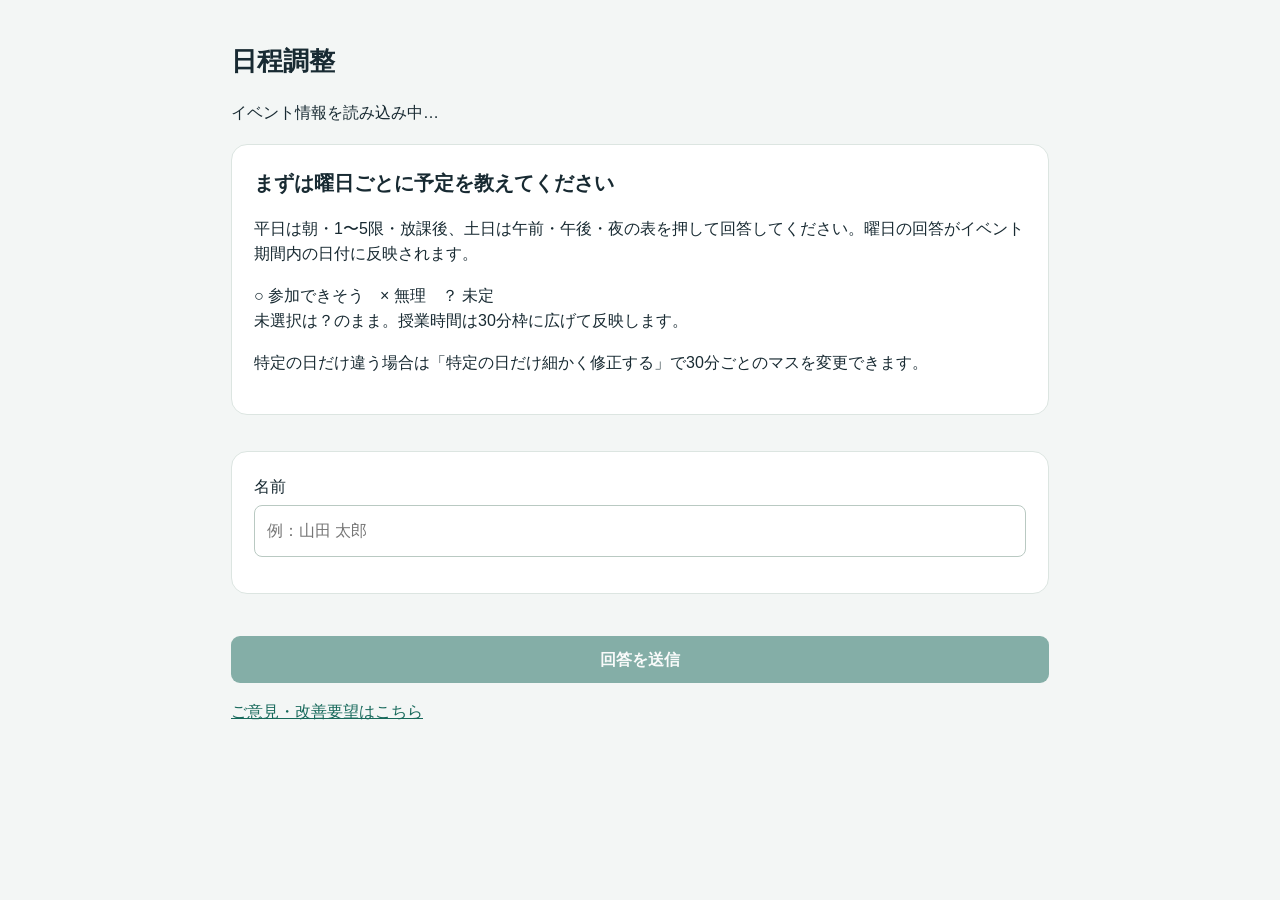
==== commit afe9a024: "Use half-hour response cells and round timetable ranges outward" ====
--- a/respond.html
+++ b/respond.html
@@ -1,7 +1,7 @@
 <!DOCTYPE html>
-<html lang="ja"><head><meta charset="UTF-8"><meta name="viewport" content="width=device-width, initial-scale=1.0"><title>日程調整</title><link rel="stylesheet" href="./respond.css?v=timetable-grid-1"></head>
+<html lang="ja"><head><meta charset="UTF-8"><meta name="viewport" content="width=device-width, initial-scale=1.0"><title>日程調整</title><link rel="stylesheet" href="./respond.css?v=half-hour-1"></head>
 <body><main class="wrap"><h1 id="pageTitle">日程調整</h1><p id="eventInfo">イベント情報を読み込み中…</p>
-<div class="intro"><h2>まずは曜日ごとに予定を教えてください</h2><p>平日は朝・1〜5限・放課後、土日は午前・午後・夜の表を押して回答してください。曜日の回答がイベント期間内の日付に反映されます。</p><p>○ 参加できそう　× 無理　？ 未定<br>未選択は？のまま。授業間の休憩・昼休みも？のままです。</p><p>特定の日だけ違う場合は「特定の日だけ細かく修正する」で10分ごとのマスを変更できます。</p></div>
+<div class="intro"><h2>まずは曜日ごとに予定を教えてください</h2><p>平日は朝・1〜5限・放課後、土日は午前・午後・夜の表を押して回答してください。曜日の回答がイベント期間内の日付に反映されます。</p><p>○ 参加できそう　× 無理　？ 未定<br>未選択は？のまま。授業時間は30分枠に広げて反映します。</p><p>特定の日だけ違う場合は「特定の日だけ細かく修正する」で30分ごとのマスを変更できます。</p></div>
 <fieldset id="answerFields"><legend class="sr-only">参加者の回答</legend><section class="card"><label for="name">名前</label><input id="name" placeholder="例：山田 太郎" autocomplete="name" maxlength="100"></section><div id="cards"></div></fieldset>
 <div class="submit-wrap"><button id="submitButton" disabled>回答を送信</button><p id="status" role="status" aria-live="polite"></p></div>
-<p><a href="https://github.com/shin-systems26/schedule-app/discussions/1" target="_blank" rel="noopener noreferrer">ご意見・改善要望はこちら</a></p></main><script type="module" src="./respond.js?v=timetable-grid-1"></script></body></html>
+<p><a href="https://github.com/shin-systems26/schedule-app/discussions/1" target="_blank" rel="noopener noreferrer">ご意見・改善要望はこちら</a></p></main><script type="module" src="./respond.js?v=half-hour-1"></script></body></html>
--- a/respond.css
+++ b/respond.css
@@ -1,3 +1,3 @@
 *{box-sizing:border-box}[hidden]{display:none!important}body{margin:0;background:#f3f6f5;color:#182a32;font-family:-apple-system,BlinkMacSystemFont,"Segoe UI",sans-serif;line-height:1.6}.wrap{max-width:850px;margin:auto;padding:24px 16px 60px}h1{font-size:26px}h2{font-size:20px;margin-top:0;overflow-wrap:anywhere}.intro,.card{background:#fff;border:1px solid #dce5e1;border-radius:16px;padding:22px;margin:18px 0}.hint{color:#56686a;font-size:14px}button,input,select{font:inherit}button{cursor:pointer;min-height:44px;padding:10px 14px;border:1px solid transparent;border-radius:9px;background:#17695b;color:#fff}button.secondary,.copy-button{background:#edf4f0;color:#24574c;border-color:#d7e5df}button:disabled{opacity:.5;cursor:default}button[aria-pressed=true]{background:#17695b;color:#fff}:focus-visible{outline:3px solid #c98b18;outline-offset:3px}label{display:block}input:not([type=checkbox]),select{display:block;width:100%;min-width:0;padding:12px;border:1px solid #b9c9c2;border-radius:8px;background:white;color:inherit;margin:6px 0 14px}fieldset{min-width:0}#answerFields{border:0;padding:0;margin:0}.days,.periods{border:0;padding:8px 0;margin:12px 0;display:flex;gap:8px;flex-wrap:wrap}legend{font-weight:600}.choice{display:flex;align-items:center;gap:8px;min-height:44px;padding:8px 12px;background:#f3f6f5;border-radius:8px;cursor:pointer}.choice:has(input:checked){background:#dcefe5}.choice input{width:20px;height:20px;accent-color:#17695b}.toolbar,.copy-tools{display:flex;gap:8px;flex-wrap:wrap;margin:14px 0}.periods .choice{flex:1 1 220px}.days .choice{flex:0 1 auto}details{border-top:1px solid #dce5e1;margin-top:16px;padding-top:14px}summary{cursor:pointer;min-height:44px;font-weight:600;color:#17695b}.week-row{display:flex;justify-content:space-between;align-items:center;gap:12px;padding:8px 0;border-bottom:1px solid #e3e9e6}.simple-button{min-width:64px;font-size:20px}.simple-button.maybe{background:#f3f4f6;color:#56686a}.simple-button.yes{background:#dcfce7;color:#166534}.simple-button.no{background:#fee2e2;color:#991b1b}.exception-fields{display:grid;grid-template-columns:1fr 1fr;gap:0 14px}.exception-row{display:flex;justify-content:space-between;gap:10px;align-items:center;margin:10px 0}.edit-status{color:#24574c;overflow-wrap:anywhere}.review-rows{font-size:14px}.submit-wrap{margin-top:24px}#submitButton{width:100%;font-weight:600}#status{overflow-wrap:anywhere}a{color:#17695b}.sr-only{position:absolute;width:1px;height:1px;overflow:hidden;clip-path:inset(50%)}@media(max-width:500px){.wrap{padding:16px 10px 40px}.card,.intro{padding:16px}.exception-fields{grid-template-columns:1fr}.periods .choice{flex-basis:100%}.week-row span{font-size:14px}.exception-row{flex-wrap:wrap}}
 
-.simple-wrap{overflow-x:auto;-webkit-overflow-scrolling:touch}.simple-table{width:100%;border-collapse:separate;border-spacing:5px}.weekday-table .simple-table{min-width:760px}.weekend-table .simple-table{min-width:330px}.simple-table th{font-size:14px;white-space:nowrap}.simple-table small{display:block;font-size:12px;font-weight:400}.simple-table td{padding:0}.simple-table .simple-button{width:100%;min-width:44px;min-height:48px}.simple-table th:first-child{position:sticky;left:0;background:white;z-index:1}.grid-wrap{overflow:auto;max-height:600px;border:1px solid #dce5e1;border-radius:10px;-webkit-overflow-scrolling:touch}.detail-table{border-collapse:separate;border-spacing:0;min-width:4450px;table-layout:fixed}.detail-table th,.detail-table td{border-right:1px solid #dce5e1;border-bottom:1px solid #dce5e1;padding:2px;text-align:center;min-width:52px}.detail-table th{font-size:12px;background:#f3f6f5}.detail-table tbody th,.detail-table thead tr:first-child th:first-child{position:sticky;left:0;z-index:3;min-width:100px}.detail-table thead{position:sticky;top:0;z-index:4}.detail-table .simple-button{min-width:44px;width:100%;padding:8px 2px;border-radius:4px;touch-action:pan-x pan-y}.daily-detail summary{margin-top:8px}
+.simple-wrap{overflow-x:auto;-webkit-overflow-scrolling:touch}.simple-table{width:100%;border-collapse:separate;border-spacing:5px}.weekday-table .simple-table{min-width:760px}.weekend-table .simple-table{min-width:330px}.simple-table th{font-size:14px;white-space:nowrap}.simple-table small{display:block;font-size:12px;font-weight:400}.simple-table td{padding:0}.simple-table .simple-button{width:100%;min-width:44px;min-height:48px}.simple-table th:first-child{position:sticky;left:0;background:white;z-index:1}.grid-wrap{overflow:auto;max-height:600px;border:1px solid #dce5e1;border-radius:10px;-webkit-overflow-scrolling:touch}.detail-table{border-collapse:separate;border-spacing:0;min-width:1550px;table-layout:fixed}.detail-table th,.detail-table td{border-right:1px solid #dce5e1;border-bottom:1px solid #dce5e1;padding:2px;text-align:center;min-width:52px}.detail-table th{font-size:12px;background:#f3f6f5}.detail-table tbody th,.detail-table thead tr:first-child th:first-child{position:sticky;left:0;z-index:3;min-width:100px}.detail-table thead{position:sticky;top:0;z-index:4}.detail-table .simple-button{min-width:44px;width:100%;padding:8px 2px;border-radius:4px;touch-action:pan-x pan-y}.daily-detail summary{margin-top:8px}
